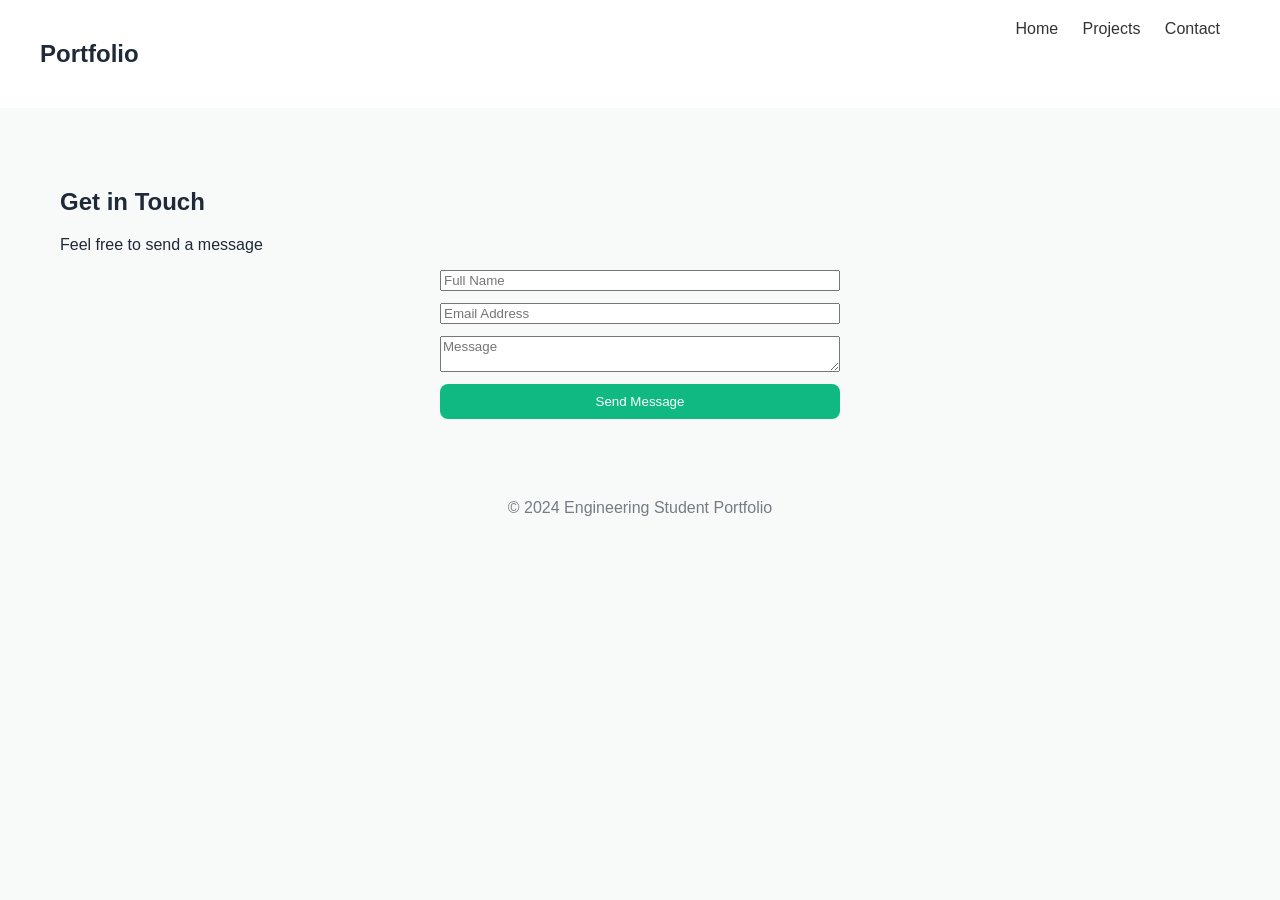
==== contact.html @ 2a7a12ee "Task 4" ====
<!DOCTYPE html>
<html lang="en">
<head>
  <meta charset="UTF-8">
  <title>Portfolio | Contact</title>
  <link rel="stylesheet" href="css/style.css">
</head>
<body>

<header class="navbar">
  <h2 class="logo">Portfolio</h2>
  <nav>
    <a href="index.html">Home</a>
    <a href="projects.html">Projects</a>
    <a href="contact.html">Contact</a>
  </nav>
</header>

<section class="contact">
  <h1>Get in Touch</h1>
  <p>Feel free to send a message</p>

  <form class="contact-form">
    <input type="text" placeholder="Full Name" required>
    <input type="email" placeholder="Email Address" required>
    <textarea placeholder="Message"></textarea>
    <button class="btn">Send Message</button>
  </form>
</section>

<footer>
  © 2024 Engineering Student Portfolio
</footer>

<script src="js/main.js"></script>
</body>
</html>
---- css/style.css ----
* {
  box-sizing: border-box;
  font-family: Inter, Arial, sans-serif;
}

body {
  margin: 0;
  background: #f8faf9;
  color: #1f2937;
}

/* NAVBAR */
.navbar {
  display: flex;
  justify-content: space-between;
  padding: 20px 40px;
  background: white;
}

.navbar a {
  margin-right: 20px;
  text-decoration: none;
  color: #333;
}

.btn {
  background: #10b981;
  color: white;
  padding: 10px 18px;
  border-radius: 8px;
  border: none;
}

.btn-outline {
  border: 1px solid #10b981;
  padding: 10px 18px;
  border-radius: 8px;
}

/* HERO */
.hero {
  display: flex;
  justify-content: space-between;
  padding: 60px 40px;
}

.hero span {
  color: #10b981;
}

.hero-image img {
  border-radius: 20px;
}

/* STATS */
.stats {
  display: flex;
  justify-content: center;
  gap: 40px;
  padding: 40px;
}

/* TODO */
.todo {
  padding: 40px;
}

.todo-input {
  display: flex;
  gap: 10px;
}

#taskList li {
  background: white;
  margin: 10px 0;
  padding: 12px;
  border-radius: 8px;
}

/* PRODUCTS */
.product-grid {
  display: grid;
  grid-template-columns: repeat(auto-fit, minmax(220px, 1fr));
  gap: 20px;
  padding: 40px;
}

.product-card {
  background: white;
  padding: 15px;
  border-radius: 12px;
}

/* CONTACT */
.contact {
  padding: 60px;
}

.contact-form {
  max-width: 400px;
  margin: auto;
  display: flex;
  flex-direction: column;
  gap: 12px;
}

footer {
  text-align: center;
  padding: 20px;
  opacity: 0.6;
}
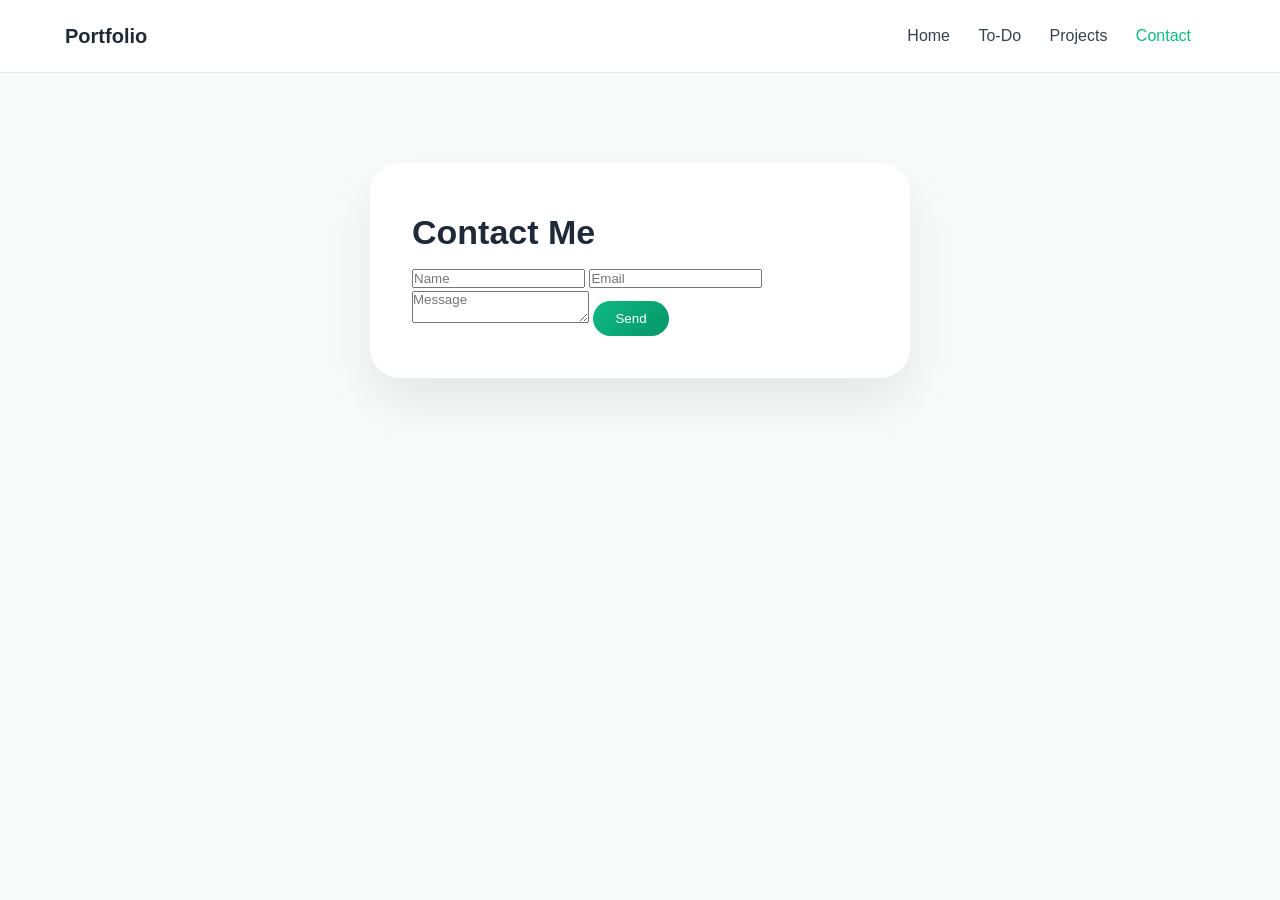
==== commit 481df6f5: "UI polish: improved styling, animations, and layout" ====
--- a/contact.html
+++ b/contact.html
@@ -1,37 +1,36 @@
 <!DOCTYPE html>
-<html lang="en">
+<html>
 <head>
-  <meta charset="UTF-8">
-  <title>Portfolio | Contact</title>
+  <title>Contact</title>
   <link rel="stylesheet" href="css/style.css">
 </head>
 <body>
 
 <header class="navbar">
-  <h2 class="logo">Portfolio</h2>
-  <nav>
-    <a href="index.html">Home</a>
-    <a href="projects.html">Projects</a>
-    <a href="contact.html">Contact</a>
-  </nav>
+  <div class="container nav-inner">
+    <h2 class="logo">Portfolio</h2>
+    <nav>
+      <a href="index.html">Home</a>
+      <a href="todo.html">To-Do</a>
+      <a href="projects.html">Projects</a>
+      <a class="active" href="contact.html">Contact</a>
+    </nav>
+  </div>
 </header>
 
-<section class="contact">
-  <h1>Get in Touch</h1>
-  <p>Feel free to send a message</p>
+<section class="container section fade-in">
+  <div class="contact-card">
+    <h1>Contact Me</h1>
 
-  <form class="contact-form">
-    <input type="text" placeholder="Full Name" required>
-    <input type="email" placeholder="Email Address" required>
-    <textarea placeholder="Message"></textarea>
-    <button class="btn">Send Message</button>
-  </form>
+    <input id="name" placeholder="Name">
+    <input id="email" placeholder="Email">
+    <textarea id="message" placeholder="Message"></textarea>
+    <button class="btn" onclick="sendMessage()">Send</button>
+
+    <p id="successMsg"></p>
+  </div>
 </section>
 
-<footer>
-  © 2024 Engineering Student Portfolio
-</footer>
-
-<script src="js/main.js"></script>
+<script src="js/contact.js"></script>
 </body>
 </html>
--- a/css/style.css
+++ b/css/style.css
@@ -1,111 +1,338 @@
+/* =========================
+   GLOBAL RESET & BASE
+========================= */
 * {
+  margin: 0;
+  padding: 0;
   box-sizing: border-box;
-  font-family: Inter, Arial, sans-serif;
+  font-family: "Inter", Arial, sans-serif;
 }
 
 body {
-  margin: 0;
-  background: #f8faf9;
+  background: #f9fbfa;
   color: #1f2937;
-}
-
-/* NAVBAR */
+  line-height: 1.6;
+}
+
+/* =========================
+   CONTAINER
+========================= */
+.container {
+  max-width: 1150px;
+  margin: auto;
+  padding: 0 20px;
+}
+
+/* =========================
+   NAVBAR
+========================= */
 .navbar {
+  background: #ffffff;
+  border-bottom: 1px solid #e5e7eb;
+  position: sticky;
+  top: 0;
+  z-index: 10;
+}
+
+.nav-inner {
   display: flex;
   justify-content: space-between;
-  padding: 20px 40px;
-  background: white;
-}
-
-.navbar a {
-  margin-right: 20px;
+  align-items: center;
+  padding: 20px 0;
+}
+
+.logo {
+  font-size: 20px;
+  font-weight: 700;
+}
+
+.navbar nav a {
+  margin-right: 24px;
   text-decoration: none;
-  color: #333;
-}
-
+  color: #374151;
+  font-weight: 500;
+  transition: color 0.3s;
+}
+
+.navbar nav a:hover,
+.navbar nav a.active {
+  color: #10b981;
+}
+
+/* =========================
+   BUTTONS
+========================= */
 .btn {
-  background: #10b981;
+  background: linear-gradient(135deg, #10b981, #059669);
   color: white;
-  padding: 10px 18px;
-  border-radius: 8px;
+  padding: 10px 22px;
+  border-radius: 999px;
   border: none;
+  cursor: pointer;
+  font-weight: 500;
+  transition: transform 0.25s, box-shadow 0.25s;
+}
+
+.btn:hover {
+  transform: translateY(-2px);
+  box-shadow: 0 10px 25px rgba(16,185,129,0.35);
 }
 
 .btn-outline {
+  background: transparent;
   border: 1px solid #10b981;
-  padding: 10px 18px;
-  border-radius: 8px;
-}
-
-/* HERO */
+  color: #10b981;
+  padding: 10px 22px;
+  border-radius: 999px;
+  cursor: pointer;
+}
+
+/* =========================
+   HERO SECTION
+========================= */
 .hero {
+  padding: 90px 0;
+}
+
+.hero-grid {
+  display: grid;
+  grid-template-columns: 1.1fr 0.9fr;
+  gap: 60px;
+  align-items: center;
+}
+
+.badge {
+  display: inline-block;
+  background: #ecfdf5;
+  color: #10b981;
+  padding: 6px 16px;
+  border-radius: 999px;
+  font-size: 13px;
+  margin-bottom: 16px;
+}
+
+.hero h1 {
+  font-size: 44px;
+  line-height: 1.2;
+  margin-bottom: 16px;
+}
+
+.hero h1 span {
+  color: #10b981;
+}
+
+.hero p {
+  color: #4b5563;
+  max-width: 500px;
+  margin-bottom: 28px;
+}
+
+.hero-actions {
+  display: flex;
+  gap: 16px;
+}
+
+.hero-img {
+  width: 100%;
+  border-radius: 28px;
+  box-shadow: 0 25px 50px rgba(0,0,0,0.08);
+}
+
+/* =========================
+   INFO / WHAT I DO
+========================= */
+.info {
+  padding: 80px 0;
+}
+
+.info h2 {
+  font-size: 32px;
+  margin-bottom: 24px;
+}
+
+.card-grid {
+  display: grid;
+  grid-template-columns: repeat(auto-fit, minmax(240px, 1fr));
+  gap: 24px;
+}
+
+.card {
+  background: #ffffff;
+  padding: 26px;
+  border-radius: 24px;
+  box-shadow: 0 12px 30px rgba(0,0,0,0.06);
+  transition: transform 0.3s, box-shadow 0.3s;
+}
+
+.card:hover {
+  transform: translateY(-6px);
+  box-shadow: 0 18px 40px rgba(0,0,0,0.08);
+}
+
+.card img {
+  width: 100%;
+  border-radius: 16px;
+  margin-bottom: 14px;
+}
+
+/* =========================
+   STATS
+========================= */
+.stats {
+  display: flex;
+  gap: 60px;
+  padding: 40px 0 80px;
+}
+
+.stats h3 {
+  font-size: 34px;
+  color: #10b981;
+}
+
+.stats p {
+  font-size: 14px;
+  color: #6b7280;
+}
+
+/* =========================
+   SECTIONS
+========================= */
+.section {
+  padding: 90px 0;
+}
+
+.section h1 {
+  font-size: 34px;
+  margin-bottom: 6px;
+}
+
+.muted {
+  color: #6b7280;
+}
+
+/* =========================
+   TODO APP
+========================= */
+.todo-card {
+  background: #ffffff;
+  padding: 36px;
+  border-radius: 26px;
+  box-shadow: 0 15px 35px rgba(0,0,0,0.06);
+  margin-top: 40px;
+}
+
+.todo-input {
+  display: flex;
+  gap: 12px;
+  margin-bottom: 24px;
+}
+
+.todo-input input {
+  flex: 1;
+  padding: 14px 18px;
+  border-radius: 14px;
+  border: 1px solid #e5e7eb;
+  font-size: 15px;
+}
+
+#taskList li {
+  background: #f9fafb;
+  padding: 14px 18px;
+  border-radius: 14px;
+  margin-bottom: 12px;
   display: flex;
   justify-content: space-between;
-  padding: 60px 40px;
-}
-
-.hero span {
-  color: #10b981;
-}
-
-.hero-image img {
-  border-radius: 20px;
-}
-
-/* STATS */
-.stats {
-  display: flex;
-  justify-content: center;
-  gap: 40px;
-  padding: 40px;
-}
-
-/* TODO */
-.todo {
-  padding: 40px;
-}
-
-.todo-input {
-  display: flex;
-  gap: 10px;
-}
-
-#taskList li {
-  background: white;
-  margin: 10px 0;
-  padding: 12px;
-  border-radius: 8px;
-}
-
-/* PRODUCTS */
+  align-items: center;
+}
+
+#taskList button {
+  background: none;
+  border: none;
+  cursor: pointer;
+  font-size: 16px;
+}
+
+/* =========================
+   PROJECTS
+========================= */
 .product-grid {
   display: grid;
-  grid-template-columns: repeat(auto-fit, minmax(220px, 1fr));
-  gap: 20px;
-  padding: 40px;
-}
-
-.product-card {
-  background: white;
-  padding: 15px;
-  border-radius: 12px;
-}
-
-/* CONTACT */
-.contact {
-  padding: 60px;
+  grid-template-columns: repeat(auto-fit, minmax(260px, 1fr));
+  gap: 26px;
+  margin-top: 36px;
+}
+
+/* =========================
+   CONTACT
+========================= */
+.contact-card {
+  max-width: 540px;
+  margin: auto;
+  background: #ffffff;
+  padding: 42px;
+  border-radius: 30px;
+  box-shadow: 0 25px 50px rgba(0,0,0,0.08);
 }
 
 .contact-form {
-  max-width: 400px;
-  margin: auto;
   display: flex;
   flex-direction: column;
-  gap: 12px;
-}
-
+  gap: 16px;
+}
+
+.contact-form input,
+.contact-form textarea {
+  padding: 14px 18px;
+  border-radius: 14px;
+  border: 1px solid #e5e7eb;
+  font-size: 15px;
+}
+
+/* =========================
+   FOOTER
+========================= */
 footer {
   text-align: center;
-  padding: 20px;
-  opacity: 0.6;
-}
+  padding: 30px;
+  color: #9ca3af;
+  font-size: 14px;
+}
+
+/* =========================
+   ANIMATIONS
+========================= */
+.fade-in {
+  animation: fade 1s ease;
+}
+
+.slide-up {
+  animation: slideUp 0.8s ease;
+}
+
+@keyframes fade {
+  from { opacity: 0; }
+  to { opacity: 1; }
+}
+
+@keyframes slideUp {
+  from { opacity: 0; transform: translateY(20px); }
+  to { opacity: 1; transform: translateY(0); }
+}
+
+/* =========================
+   RESPONSIVE
+========================= */
+@media (max-width: 900px) {
+  .hero-grid {
+    grid-template-columns: 1fr;
+  }
+
+  .stats {
+    flex-direction: column;
+    gap: 24px;
+  }
+
+  .hero h1 {
+    font-size: 34px;
+  }
+}
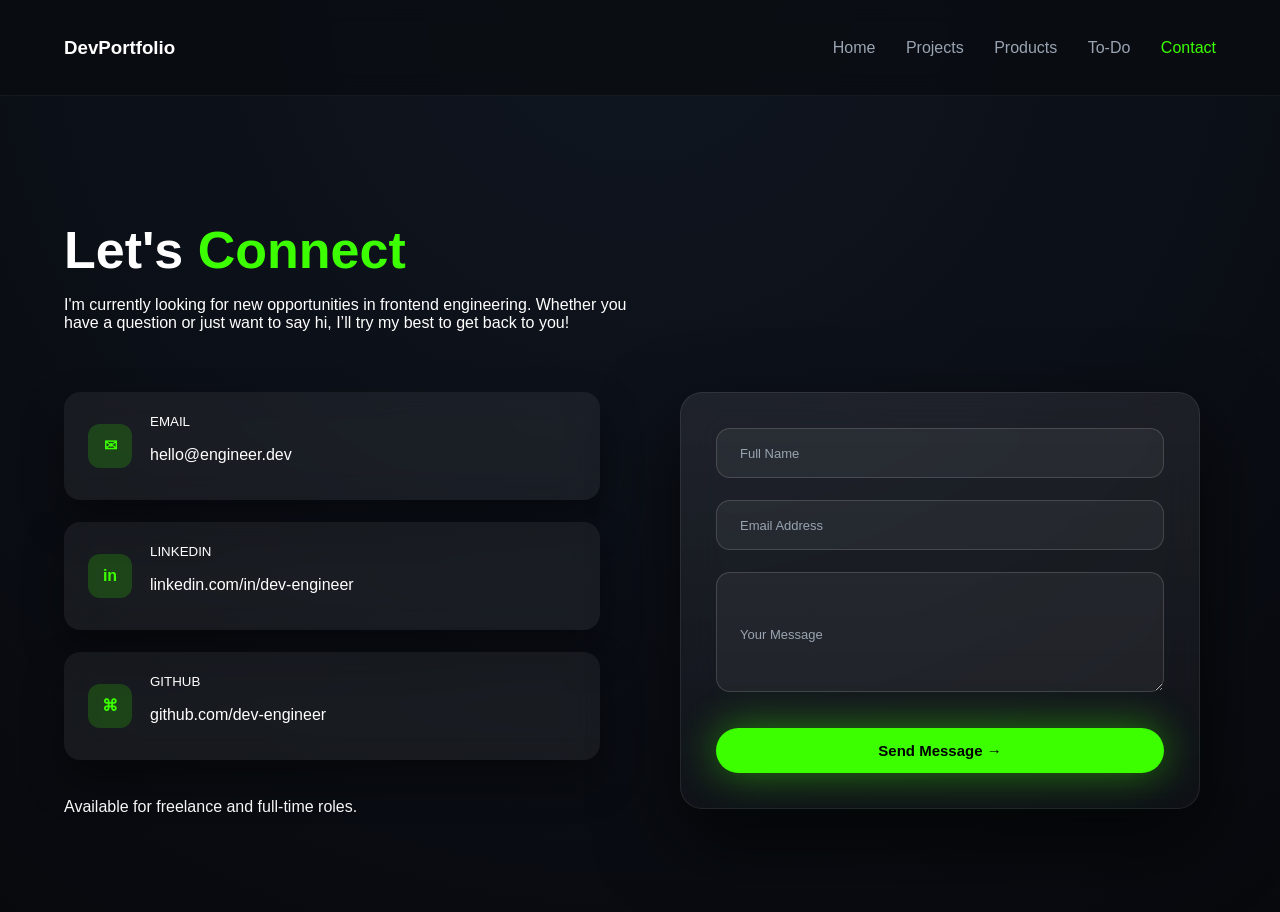
==== commit 14d87e20: "Update portfolio website" ====
--- a/contact.html
+++ b/contact.html
@@ -1,36 +1,124 @@
 <!DOCTYPE html>
-<html>
+<html lang="en">
 <head>
-  <title>Contact</title>
+  <meta charset="UTF-8">
+  <title>Contact | DevPortfolio</title>
+  <meta name="viewport" content="width=device-width, initial-scale=1.0">
   <link rel="stylesheet" href="css/style.css">
 </head>
 <body>
 
+<!-- ================= NAVBAR ================= -->
 <header class="navbar">
-  <div class="container nav-inner">
-    <h2 class="logo">Portfolio</h2>
+  <div class="nav">
+    <h3 class="logo">DevPortfolio</h3>
     <nav>
       <a href="index.html">Home</a>
+      <a href="projects.html">Projects</a>
+      <a href="products.html">Products</a>
       <a href="todo.html">To-Do</a>
-      <a href="projects.html">Projects</a>
-      <a class="active" href="contact.html">Contact</a>
+      <a href="contact.html" class="active">Contact</a>
     </nav>
   </div>
 </header>
 
-<section class="container section fade-in">
-  <div class="contact-card">
-    <h1>Contact Me</h1>
+<!-- ================= CONTACT SECTION ================= -->
+<section class="container fade">
 
-    <input id="name" placeholder="Name">
-    <input id="email" placeholder="Email">
-    <textarea id="message" placeholder="Message"></textarea>
-    <button class="btn" onclick="sendMessage()">Send</button>
+  <!-- HEADER -->
+  <div style="max-width:600px;margin-bottom:60px">
+    <h1 style="font-size:52px;margin-bottom:14px">
+      Let's <span style="color:#3cff00">Connect</span>
+    </h1>
+    <p class="muted">
+      I'm currently looking for new opportunities in frontend engineering.
+      Whether you have a question or just want to say hi, I’ll try my best to get back to you!
+    </p>
+  </div>
 
-    <p id="successMsg"></p>
+  <!-- ================= LAYOUT ================= -->
+  <div class="contact-layout">
+
+    <!-- LEFT INFO -->
+    <div class="contact-info">
+
+      <div class="info-card">
+        <div class="icon">✉</div>
+        <div>
+          <small>EMAIL</small>
+          <p>hello@engineer.dev</p>
+        </div>
+      </div>
+
+      <div class="info-card">
+        <div class="icon">in</div>
+        <div>
+          <small>LINKEDIN</small>
+          <p>linkedin.com/in/dev-engineer</p>
+        </div>
+      </div>
+
+      <div class="info-card">
+        <div class="icon">⌘</div>
+        <div>
+          <small>GITHUB</small>
+          <p>github.com/dev-engineer</p>
+        </div>
+      </div>
+
+      <p class="availability">
+        Available for freelance and full-time roles.
+      </p>
+
+    </div>
+
+    <!-- RIGHT FORM -->
+    <div class="contact-premium">
+
+      <form id="contactForm" novalidate>
+
+        <div class="field">
+          <input type="text" id="name" placeholder=" " required>
+          <label>Full Name</label>
+          <small class="error"></small>
+        </div>
+
+        <div class="field">
+          <input type="email" id="email" placeholder=" " required>
+          <label>Email Address</label>
+          <small class="error"></small>
+        </div>
+
+        <div class="field">
+          <textarea id="message" rows="4" placeholder=" " required></textarea>
+          <label>Your Message</label>
+          <small class="error"></small>
+        </div>
+
+        <button type="submit" class="btn btn-primary">
+          Send Message →
+        </button>
+
+      </form>
+
+    </div>
+
   </div>
 </section>
 
+<!-- ================= SUCCESS POPUP ================= -->
+<div class="success-overlay" id="successOverlay">
+  <div class="success-popup">
+    <div class="checkmark">✓</div>
+    <h3>Message Sent!</h3>
+    <p>Thank you for reaching out. I’ll get back to you soon.</p>
+    <button class="btn btn-primary" onclick="closePopup()">OK</button>
+  </div>
+</div>
+
+<!-- ================= SCRIPTS ================= -->
 <script src="js/contact.js"></script>
+<script src="js/main.js"></script>
+
 </body>
 </html>
--- a/css/style.css
+++ b/css/style.css
@@ -1,338 +1,583 @@
-/* =========================
-   GLOBAL RESET & BASE
-========================= */
-* {
-  margin: 0;
-  padding: 0;
-  box-sizing: border-box;
-  font-family: "Inter", Arial, sans-serif;
-}
-
-body {
-  background: #f9fbfa;
-  color: #1f2937;
-  line-height: 1.6;
-}
-
-/* =========================
-   CONTAINER
-========================= */
-.container {
-  max-width: 1150px;
-  margin: auto;
-  padding: 0 20px;
-}
-
-/* =========================
-   NAVBAR
-========================= */
-.navbar {
-  background: #ffffff;
-  border-bottom: 1px solid #e5e7eb;
-  position: sticky;
-  top: 0;
-  z-index: 10;
-}
-
-.nav-inner {
+:root{
+  --bg:#0a0d12;
+  --card:#11151c;
+  --accent:#3cff00;
+  --text:#ffffff;
+  --muted:#9aa4b2;
+  --radius:18px;
+}
+
+*{box-sizing:border-box}
+
+body{
+  margin:0;
+  background:radial-gradient(circle at top,#101621,#07090d);
+  color:var(--text);
+  font-family:Inter,Arial,sans-serif;
+}
+
+/* NAV */
+.navbar{
+  position:sticky;top:0;z-index:10;
+  background:rgba(10,13,18,.85);
+  backdrop-filter:blur(12px);
+  border-bottom:1px solid rgba(255,255,255,.05);
+}
+.nav{
+  max-width:1200px;margin:auto;
+  padding:18px 24px;
+  display:flex;justify-content:space-between;align-items:center;
+}
+nav a{
+  margin-left:26px;text-decoration:none;
+  color:var(--muted);font-weight:500;
+}
+nav a.active,nav a:hover{color:var(--accent)}
+
+/* LAYOUT */
+.container{max-width:1200px;margin:auto;padding:80px 24px}
+.grid{display:grid;gap:28px}
+.grid-3{grid-template-columns:repeat(3,1fr)}
+
+@media(max-width:900px){
+  .grid-3{grid-template-columns:1fr}
+}
+
+/* HERO */
+.hero{
+  display:grid;grid-template-columns:1.2fr 1fr;
+  gap:60px;align-items:center;
+}
+.badge{
+  display:inline-block;padding:6px 14px;
+  background:rgba(60,255,0,.12);
+  color:var(--accent);
+  border-radius:999px;font-size:13px;
+}
+.hero h1{font-size:56px;line-height:1.1}
+.hero h1 span{color:var(--accent);text-shadow:0 0 40px rgba(60,255,0,.3)}
+.hero p{color:var(--muted);max-width:520px}
+
+/* CARDS */
+.card{
+  background:linear-gradient(180deg,rgba(255,255,255,.05),rgba(255,255,255,.01));
+  border-radius:var(--radius);
+  padding:28px;
+  box-shadow:0 20px 50px rgba(0,0,0,.6);
+  transition:.35s;
+}
+.card:hover{
+  transform:translateY(-8px);
+  box-shadow:0 20px 50px rgba(0,0,0,.6),0 0 40px rgba(60,255,0,.15);
+}
+
+/* BUTTONS */
+.btn{
+  padding:14px 28px;border-radius:999px;
+  border:none;cursor:pointer;font-weight:600;
+}
+.btn-primary{
+  background:var(--accent);color:#000;
+  box-shadow:0 0 30px rgba(60,255,0,.4);
+}
+.btn-outline{
+  background:transparent;color:#fff;
+  border:1px solid rgba(255,255,255,.2);
+}
+
+/* FADE */
+.fade{opacity:0;transform:translateY(30px);transition:1s}
+.fade.show{opacity:1;transform:none}
+
+/* TODO */
+.todo-box{
+  max-width:520px;margin:auto;
+  background:var(--card);
+  padding:36px;border-radius:var(--radius);
+}
+.todo-box input{
+  width:100%;padding:14px;border-radius:12px;
+  border:none;margin-bottom:12px;
+}
+.todo-box li{
+  list-style:none;
+  background:rgba(255,255,255,.05);
+  padding:14px 18px;border-radius:12px;
+  margin-bottom:10px;
+  display:flex;justify-content:space-between;
+}
+.done{text-decoration:line-through;color:var(--muted)}
+
+/* CONTACT */
+.contact-box{
+  display:grid;grid-template-columns:1fr 1fr;gap:40px
+}
+@media(max-width:900px){.contact-box{grid-template-columns:1fr}}
+
+/* ===== PROJECT PAGE POLISH ===== */
+
+.project-card {
+  display: flex;
+  flex-direction: column;
+  gap: 14px;
+}
+
+.project-img {
+  width: 100%;
+  height: 180px;
+  object-fit: cover;
+  border-radius: 14px;
+  margin-bottom: 10px;
+  filter: brightness(0.9);
+}
+
+.project-card h3 {
+  font-size: 20px;
+}
+
+.project-card .muted {
+  color: var(--muted);
+  font-size: 14px;
+}
+
+/* Tech Tags */
+.tags {
+  display: flex;
+  flex-wrap: wrap;
+  gap: 8px;
+  margin: 10px 0 14px;
+}
+
+.tags span {
+  padding: 6px 12px;
+  border-radius: 999px;
+  font-size: 12px;
+  background: rgba(255,255,255,0.08);
+  color: var(--text);
+}
+
+/* Button spacing */
+.project-card .btn {
+  margin-top: auto;
+}
+
+/* Hover polish */
+.project-card:hover .project-img {
+  filter: brightness(1);
+  transition: 0.3s;
+}
+
+/* ===== PRODUCT PAGE POLISH ===== */
+
+.filter-bar {
   display: flex;
   justify-content: space-between;
   align-items: center;
-  padding: 20px 0;
-}
-
-.logo {
-  font-size: 20px;
-  font-weight: 700;
-}
-
-.navbar nav a {
-  margin-right: 24px;
-  text-decoration: none;
-  color: #374151;
-  font-weight: 500;
-  transition: color 0.3s;
-}
-
-.navbar nav a:hover,
-.navbar nav a.active {
-  color: #10b981;
-}
-
-/* =========================
-   BUTTONS
-========================= */
-.btn {
-  background: linear-gradient(135deg, #10b981, #059669);
+  gap: 20px;
+  background: rgba(255,255,255,0.04);
+  border-radius: var(--radius);
+  padding: 18px 22px;
+  box-shadow: 0 20px 50px rgba(0,0,0,0.5);
+  flex-wrap: wrap;
+}
+
+.filters {
+  display: flex;
+  gap: 14px;
+}
+
+.filters select {
+  background: rgba(255,255,255,0.06);
+  color: var(--text);
+  border: none;
+  padding: 10px 14px;
+  border-radius: 10px;
+  outline: none;
+}
+
+.result-count {
+  color: var(--muted);
+  font-size: 14px;
+}
+
+/* PRODUCT CARDS */
+.product-card {
+  position: relative;
+  display: flex;
+  flex-direction: column;
+  gap: 12px;
+}
+
+.product-img {
+  width: 100%;
+  height: 200px;
+  object-fit: cover;
+  border-radius: 14px;
+}
+
+.price {
+  font-size: 18px;
+  font-weight: 600;
+}
+
+.rating {
+  color: var(--accent);
+  font-size: 14px;
+}
+
+/* Category badge */
+.badge-sm {
+  position: absolute;
+  top: 18px;
+  left: 18px;
+  padding: 5px 10px;
+  font-size: 11px;
+  border-radius: 999px;
+  background: rgba(60,255,0,0.18);
+  color: var(--accent);
+}
+
+/* Hover animation */
+.product-card:hover {
+  transform: translateY(-10px);
+  box-shadow:
+    0 30px 70px rgba(0,0,0,0.7),
+    0 0 50px rgba(60,255,0,0.15);
+}
+
+/* Responsive */
+@media(max-width:900px){
+  .filters {
+    flex-direction: column;
+    width: 100%;
+  }
+}
+
+/* ===== PREMIUM TODO PAGE ===== */
+
+.todo-premium {
+  max-width: 620px;
+  margin-top: 40px;
+  background: linear-gradient(
+    180deg,
+    rgba(255,255,255,0.06),
+    rgba(255,255,255,0.02)
+  );
+  border-radius: 22px;
+  padding: 36px;
+  box-shadow:
+    0 30px 80px rgba(0,0,0,0.7),
+    0 0 60px rgba(60,255,0,0.08);
+}
+
+/* Input */
+.todo-input-box {
+  display: flex;
+  gap: 14px;
+  margin-bottom: 26px;
+}
+
+.todo-input-box input {
+  flex: 1;
+  padding: 16px 18px;
+  font-size: 15px;
+  border-radius: 14px;
+  border: 1px solid rgba(255,255,255,0.12);
+  background: rgba(255,255,255,0.05);
   color: white;
-  padding: 10px 22px;
+  outline: none;
+  transition: 0.3s;
+}
+
+.todo-input-box input::placeholder {
+  color: #9aa4b2;
+}
+
+.todo-input-box input:focus {
+  border-color: #3cff00;
+  box-shadow: 0 0 0 3px rgba(60,255,0,0.15);
+}
+
+/* Progress */
+.progress-wrapper {
+  margin-bottom: 26px;
+}
+
+.progress-info {
+  display: flex;
+  justify-content: space-between;
+  font-size: 14px;
+  color: var(--muted);
+  margin-bottom: 10px;
+}
+
+.progress-bar {
+  width: 100%;
+  height: 10px;
   border-radius: 999px;
-  border: none;
-  cursor: pointer;
-  font-weight: 500;
-  transition: transform 0.25s, box-shadow 0.25s;
-}
-
-.btn:hover {
-  transform: translateY(-2px);
-  box-shadow: 0 10px 25px rgba(16,185,129,0.35);
-}
-
-.btn-outline {
-  background: transparent;
-  border: 1px solid #10b981;
-  color: #10b981;
-  padding: 10px 22px;
+  background: rgba(255,255,255,0.08);
+  overflow: hidden;
+}
+
+.progress-fill {
+  height: 100%;
+  width: 0%;
+  background: linear-gradient(90deg, #3cff00, #9eff7a);
   border-radius: 999px;
-  cursor: pointer;
-}
-
-/* =========================
-   HERO SECTION
-========================= */
-.hero {
-  padding: 90px 0;
-}
-
-.hero-grid {
-  display: grid;
-  grid-template-columns: 1.1fr 0.9fr;
-  gap: 60px;
-  align-items: center;
-}
-
-.badge {
-  display: inline-block;
-  background: #ecfdf5;
-  color: #10b981;
-  padding: 6px 16px;
-  border-radius: 999px;
-  font-size: 13px;
-  margin-bottom: 16px;
-}
-
-.hero h1 {
-  font-size: 44px;
-  line-height: 1.2;
-  margin-bottom: 16px;
-}
-
-.hero h1 span {
-  color: #10b981;
-}
-
-.hero p {
-  color: #4b5563;
-  max-width: 500px;
-  margin-bottom: 28px;
-}
-
-.hero-actions {
-  display: flex;
-  gap: 16px;
-}
-
-.hero-img {
-  width: 100%;
-  border-radius: 28px;
-  box-shadow: 0 25px 50px rgba(0,0,0,0.08);
-}
-
-/* =========================
-   INFO / WHAT I DO
-========================= */
-.info {
-  padding: 80px 0;
-}
-
-.info h2 {
-  font-size: 32px;
-  margin-bottom: 24px;
-}
-
-.card-grid {
-  display: grid;
-  grid-template-columns: repeat(auto-fit, minmax(240px, 1fr));
-  gap: 24px;
-}
-
-.card {
-  background: #ffffff;
-  padding: 26px;
-  border-radius: 24px;
-  box-shadow: 0 12px 30px rgba(0,0,0,0.06);
-  transition: transform 0.3s, box-shadow 0.3s;
-}
-
-.card:hover {
-  transform: translateY(-6px);
-  box-shadow: 0 18px 40px rgba(0,0,0,0.08);
-}
-
-.card img {
-  width: 100%;
-  border-radius: 16px;
-  margin-bottom: 14px;
-}
-
-/* =========================
-   STATS
-========================= */
-.stats {
-  display: flex;
-  gap: 60px;
-  padding: 40px 0 80px;
-}
-
-.stats h3 {
-  font-size: 34px;
-  color: #10b981;
-}
-
-.stats p {
-  font-size: 14px;
-  color: #6b7280;
-}
-
-/* =========================
-   SECTIONS
-========================= */
-.section {
-  padding: 90px 0;
-}
-
-.section h1 {
-  font-size: 34px;
-  margin-bottom: 6px;
-}
-
-.muted {
-  color: #6b7280;
-}
-
-/* =========================
-   TODO APP
-========================= */
-.todo-card {
-  background: #ffffff;
-  padding: 36px;
-  border-radius: 26px;
-  box-shadow: 0 15px 35px rgba(0,0,0,0.06);
-  margin-top: 40px;
-}
-
-.todo-input {
-  display: flex;
-  gap: 12px;
-  margin-bottom: 24px;
-}
-
-.todo-input input {
-  flex: 1;
-  padding: 14px 18px;
-  border-radius: 14px;
-  border: 1px solid #e5e7eb;
-  font-size: 15px;
-}
-
-#taskList li {
-  background: #f9fafb;
-  padding: 14px 18px;
-  border-radius: 14px;
-  margin-bottom: 12px;
+  transition: width 0.4s ease;
+  box-shadow: 0 0 20px rgba(60,255,0,0.4);
+}
+
+/* Task List */
+.todo-list {
+  list-style: none;
+  padding: 0;
+  margin: 0;
+}
+
+.todo-list li {
   display: flex;
   justify-content: space-between;
   align-items: center;
-}
-
-#taskList button {
+  padding: 14px 18px;
+  margin-bottom: 12px;
+  border-radius: 14px;
+  background: rgba(255,255,255,0.05);
+  transition: 0.3s;
+}
+
+.todo-list li:hover {
+  background: rgba(255,255,255,0.08);
+  box-shadow: 0 0 30px rgba(60,255,0,0.12);
+}
+
+.todo-list li span {
+  cursor: pointer;
+}
+
+.todo-list li.done span {
+  text-decoration: line-through;
+  color: var(--muted);
+}
+
+.todo-list li button {
   background: none;
   border: none;
+  color: #ff6b6b;
+  font-size: 16px;
   cursor: pointer;
-  font-size: 16px;
-}
-
-/* =========================
-   PROJECTS
-========================= */
-.product-grid {
+}
+
+/* ================= CONTACT PAGE – FINAL GLASS FIX ================= */
+
+/* Two-column layout */
+.contact-layout {
   display: grid;
-  grid-template-columns: repeat(auto-fit, minmax(260px, 1fr));
-  gap: 26px;
-  margin-top: 36px;
-}
-
-/* =========================
-   CONTACT
-========================= */
-.contact-card {
-  max-width: 540px;
-  margin: auto;
-  background: #ffffff;
-  padding: 42px;
-  border-radius: 30px;
-  box-shadow: 0 25px 50px rgba(0,0,0,0.08);
-}
-
-.contact-form {
+  grid-template-columns: 1fr 1fr;
+  gap: 80px;
+  align-items: flex-start;
+}
+
+/* LEFT INFO */
+.contact-info {
   display: flex;
   flex-direction: column;
-  gap: 16px;
-}
-
-.contact-form input,
-.contact-form textarea {
-  padding: 14px 18px;
+  gap: 22px;
+}
+
+/* Info cards */
+.info-card {
+  background: rgba(255,255,255,0.06);
+  backdrop-filter: blur(14px);
+  padding: 20px 24px;
+  border-radius: 16px;
+  display: flex;
+  align-items: center;
+  gap: 18px;
+  box-shadow: 0 20px 40px rgba(0,0,0,0.4);
+}
+
+/* Icons */
+.info-card .icon {
+  width: 44px;
+  height: 44px;
+  border-radius: 12px;
+  background: rgba(60,255,0,0.18);
+  color: var(--accent);
+  display: flex;
+  align-items: center;
+  justify-content: center;
+  font-weight: bold;
+}
+
+/* ================= FORM GLASS CARD ================= */
+
+.contact-premium {
+  width: 100%;
+  max-width: 520px;
+  background: linear-gradient(
+    180deg,
+    rgba(255,255,255,0.08),
+    rgba(255,255,255,0.03)
+  );
+  backdrop-filter: blur(20px);
+  border-radius: 22px;
+  padding: 36px;
+  box-shadow:
+    0 30px 80px rgba(0,0,0,0.7),
+    inset 0 0 0 1px rgba(255,255,255,0.08);
+}
+
+/* Form width */
+.contact-premium form {
+  width: 100%;
+}
+
+/* ================= INPUT FIELDS ================= */
+
+.field {
+  position: relative;
+  margin-bottom: 22px;
+}
+
+.field input,
+.field textarea {
+  width: 100%;
+  padding: 16px 18px;
   border-radius: 14px;
-  border: 1px solid #e5e7eb;
+  border: 1px solid rgba(255,255,255,0.15);
+  background: rgba(255,255,255,0.05);
+  color: white;
+  outline: none;
+  font-size: 14px;
+  transition: 0.3s;
+}
+
+.field textarea {
+  resize: vertical;
+  min-height: 120px;
+  padding-top: 20px;
+}
+
+/* Focus glow */
+.field input:focus,
+.field textarea:focus {
+  border-color: var(--accent);
+  box-shadow:
+    0 0 0 3px rgba(60,255,0,0.18),
+    0 0 25px rgba(60,255,0,0.25);
+}
+
+/* ================= FLOATING LABEL ================= */
+
+.field label {
+  position: absolute;
+  left: 18px;
+  top: 50%;
+  transform: translateY(-50%);
+  font-size: 13px;
+  color: var(--muted);
+  pointer-events: none;
+  transition: 0.25s ease;
+  background: transparent;
+  padding: 0 6px;
+}
+
+/* Float label */
+.field input:focus + label,
+.field input:not(:placeholder-shown) + label,
+.field textarea:focus + label,
+.field textarea:not(:placeholder-shown) + label {
+  top: -9px;
+  font-size: 11px;
+  color: var(--accent);
+  background: #0a0d12;
+}
+
+/* ================= BUTTON ================= */
+
+.contact-premium .btn {
+  width: 100%;
+  margin-top: 10px;
   font-size: 15px;
-}
-
-/* =========================
-   FOOTER
-========================= */
-footer {
+  box-shadow: 0 0 40px rgba(60,255,0,0.45);
+}
+
+/* ================= ERRORS ================= */
+
+.error {
+  font-size: 12px;
+  color: #ff6b6b;
+  margin-top: 6px;
+}
+
+/* ================= SUCCESS POPUP ================= */
+
+.success-overlay {
+  position: fixed;
+  inset: 0;
+  background: rgba(0,0,0,0.6);
+  backdrop-filter: blur(8px);
+  display: flex;
+  align-items: center;
+  justify-content: center;
+  opacity: 0;
+  pointer-events: none;
+  transition: 0.4s ease;
+  z-index: 999;
+}
+
+.success-overlay.show {
+  opacity: 1;
+  pointer-events: all;
+}
+
+.success-popup {
+  background: linear-gradient(
+    180deg,
+    rgba(255,255,255,0.12),
+    rgba(255,255,255,0.04)
+  );
+  border-radius: 22px;
+  padding: 40px;
   text-align: center;
-  padding: 30px;
-  color: #9ca3af;
-  font-size: 14px;
-}
-
-/* =========================
-   ANIMATIONS
-========================= */
-.fade-in {
-  animation: fade 1s ease;
-}
-
-.slide-up {
-  animation: slideUp 0.8s ease;
-}
-
-@keyframes fade {
-  from { opacity: 0; }
-  to { opacity: 1; }
-}
-
-@keyframes slideUp {
-  from { opacity: 0; transform: translateY(20px); }
-  to { opacity: 1; transform: translateY(0); }
-}
-
-/* =========================
-   RESPONSIVE
-========================= */
+  width: 320px;
+  box-shadow:
+    0 40px 90px rgba(0,0,0,0.8),
+    0 0 60px rgba(60,255,0,0.25);
+  animation: popupScale 0.4s ease;
+}
+
+@keyframes popupScale {
+  from { transform: scale(0.85); opacity: 0; }
+  to   { transform: scale(1); opacity: 1; }
+}
+
+.checkmark {
+  width: 60px;
+  height: 60px;
+  margin: 0 auto 16px;
+  border-radius: 50%;
+  background: var(--accent);
+  color: #000;
+  font-size: 32px;
+  display: flex;
+  align-items: center;
+  justify-content: center;
+  box-shadow: 0 0 30px rgba(60,255,0,0.6);
+}
+
+/* ================= MOBILE ================= */
+
 @media (max-width: 900px) {
-  .hero-grid {
+  .contact-layout {
     grid-template-columns: 1fr;
+    gap: 50px;
   }
 
-  .stats {
-    flex-direction: column;
-    gap: 24px;
+  .contact-premium {
+    max-width: 100%;
   }
-
-  .hero h1 {
-    font-size: 34px;
-  }
-}
+}
+/* END OF CSS */
+
